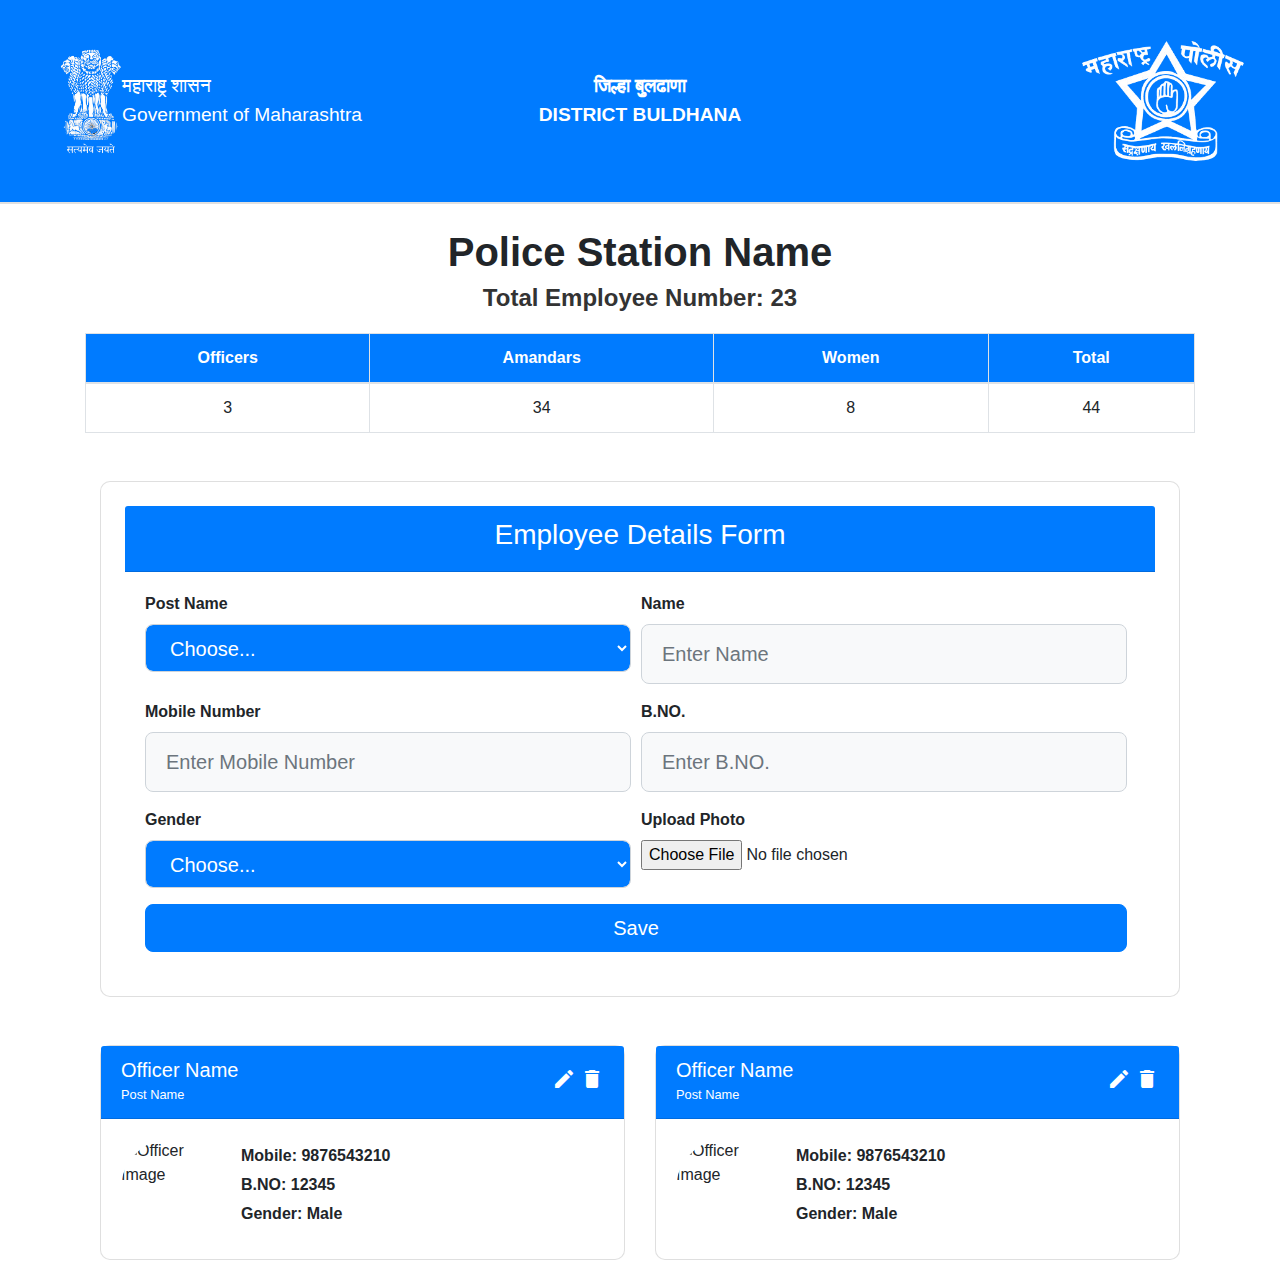
==== Amdapur/dashbord.html @ 7f4062b6 "Add files via upload" ====
<!DOCTYPE html>
<html lang="en">
  <head>
    <meta charset="UTF-8" />
    <meta name="viewport" content="width=device-width, initial-scale=1.0" />
    <title>Police Station Info</title>
    <link rel="stylesheet" href="./header.css" />
    <!-- Bootstrap 4 CDN -->
    <link
      href="https://stackpath.bootstrapcdn.com/bootstrap/4.1.3/css/bootstrap.min.css"
      rel="stylesheet"
    />

    <!-- Google Icons CDN -->
    <link
      href="https://fonts.googleapis.com/icon?family=Material+Icons"
      rel="stylesheet"
    />

    <style>
      /* Custom styling */
      .header-container {
        position: relative;
        padding: 20px;
      }

      .header-title {
        font-size: 1.2rem;
      }

      h1,
      h4 {
        text-align: center;
        font-weight: bold;
      }

      .subheading {
        margin-bottom: 20px;
        color: #333;
      }

      .custom-table th,
      .custom-table td {
        text-align: center;
      }

      .form-control-lg {
        height: calc(1.5em + 1.75rem + 2px); /* Adjust height of the input fields */
        padding: 0.75rem 1.25rem;
        border-radius: 0.5rem;
      }

      .card {
        border-radius: 10px;
      }

      .card-header h5 {
        margin: 0;
      }

      .card-header small {
        font-weight: normal;
      }

      .card-body {
        display: flex;
      }

      .card-body img {
        margin-right: 20px;
      }
      .form-row{
        width: 62rem !important;
      }

      @media only screen and (max-width: 600px) {
        .form-row{
        width: 21rem !important;
      }
        }

      .card-body p {
        margin: 5px 0;
        font-weight: bold;
      }

      .btn-primary {
        background-color: #007bff;
        border-color: #007bff;
        border-radius: 0.5rem;
      }

      .btn-primary:hover {
        background-color: #0056b3;
        border-color: #004085;
      }
    </style>
  </head>

  <body>
    <!-- Header Section -->
    <header class="header-container bg-primary">
      <div class="container-fluid p-3">
        <div class="row align-items-center">
          <!-- Left side: Government logo and title -->
          <div class="col-md-4 d-flex align-items-center left">
            <img src="../img/gov_logo.png" alt="Govt Logo" class="govt-logo" />
            <div>
              <div class="header-title text-white">महाराष्ट्र शासन</div>
              <div class="header-title text-white">
                Government of Maharashtra
              </div>
            </div>
          </div>

          <!-- Center: District title -->
          <div class="col-md-4 text-center center">
            <div class="header-title font-weight-bold text-white">
              जिल्हा बुलढाणा
            </div>
            <div class="header-title font-weight-bold text-white">
              DISTRICT BULDHANA
            </div>
          </div>

          <!-- Right side: Icons and language option -->
          <div class="col-md-4 text-right right-icons right">
            <img
              src="../img/police_logo.png"
              alt="Govt Logo"
              class="police-logo ms-5"
            />
          </div>
        </div>
      </div>
    </header>

    <!-- Main Content -->
    <div class="container">
      <h1 class="mt-4">Police Station Name</h1>
      <h4 class="subheading">Total Employee Number: 23</h4>

      <!-- Table Section -->
      <div class="table-container">
        <table class="table table-bordered custom-table">
          <thead>
            <tr class="bg-primary text-white">
              <th>Officers</th>
              <th>Amandars</th>
              <th>Women</th>
              <th>Total</th>
            </tr>
          </thead>
          <tbody>
            <tr>
              <td>3</td>
              <td>34</td>
              <td>8</td>
              <td>44</td>
            </tr>
          </tbody>
        </table>
      </div>

      <!-- Form Section -->
      <div class="container mt-5">
        <div class="card p-4 shadow-sm">
          <div class="card-header bg-primary text-white text-center">
            <h3>Employee Details Form</h3>
          </div>
          <div class="card-body">
            <form>
              <div class="form-row">
                <div class="form-group col-md-6">
                  <label for="postName" class="font-weight-bold">Post Name</label>
                  <select
                    id="postName"
                    class="form-control form-control-lg bg-primary text-white"
                  >
                    <option selected>Choose...</option>
                    <option>Officer</option>
                    <option>Amandar</option>
                  </select>
                </div>

                <div class="form-group col-md-6">
                  <label for="name" class="font-weight-bold">Name</label>
                  <input
                    type="text"
                    class="form-control form-control-lg bg-light"
                    id="name"
                    placeholder="Enter Name"
                  />
                </div>
              </div>

              <div class="form-row">
                <div class="form-group col-md-6">
                  <label for="mobileNumber" class="font-weight-bold"
                    >Mobile Number</label
                  >
                  <input
                    type="text"
                    class="form-control form-control-lg bg-light"
                    id="mobileNumber"
                    placeholder="Enter Mobile Number"
                  />
                </div>

                <div class="form-group col-md-6">
                  <label for="bno" class="font-weight-bold">B.NO.</label>
                  <input
                    type="text"
                    class="form-control form-control-lg bg-light"
                    id="bno"
                    placeholder="Enter B.NO."
                  />
                </div>
              </div>

              <div class="form-row">
                <div class="form-group col-md-6">
                  <label for="gender" class="font-weight-bold">Gender</label>
                  <select
                    id="gender"
                    class="form-control form-control-lg bg-primary text-white"
                  >
                    <option selected>Choose...</option>
                    <option>Male</option>
                    <option>Female</option>
                  </select>
                </div>

                <div class="form-group col-md-6">
                  <label for="photo" class="font-weight-bold">Upload Photo</label>
                  <input type="file" class="form-control-file" id="photo" />
                </div>
              </div>

              <button type="submit" class="btn btn-lg btn-primary btn-block">
                Save
              </button>
            </form>
          </div>
        </div>
      </div>

      <!-- Card Section -->
      <div class="container mt-5">
        <div class="row">
          <div class="col-md-6 mb-3">
            <div class="card shadow-sm">
              <div
                class="card-header d-flex justify-content-between align-items-center bg-primary text-white"
              >
                <div>
                  <h5 class="mb-0">Officer Name</h5>
                  <small>Post Name</small>
                </div>
                <div>
                  <span class="material-icons" style="cursor: pointer"
                    >edit</span
                  >
                  <span class="material-icons" style="cursor: pointer"
                    >delete</span
                  >
                </div>
              </div>
              <div class="card-body d-flex">
                <img
                  src="https://e7.pngegg.com/pngimages/10/942/png-clipart-computer-icons-government-miscellaneous-police-officer-thumbnail.png"
                  alt="Officer Image"
                  class="img-fluid rounded-circle"
                  style="width: 100px; height: 100px"
                />
                <div>
                  <p><strong>Mobile:</strong> 9876543210</p>
                  <p><strong>B.NO:</strong> 12345</p>
                  <p><strong>Gender:</strong> Male</p>
                </div>
              </div>
            </div>
          </div>

          <!-- Second Card -->
          <div class="col-md-6 mb-3">
            <div class="card shadow-sm">
              <div
                class="card-header d-flex justify-content-between align-items-center bg-primary text-white"
              >
                <div>
                  <h5 class="mb-0">Officer Name</h5>
                  <small>Post Name</small>
                </div>
                <div>
                  <span class="material-icons" style="cursor: pointer"
                    >edit</span
                  >
                  <span class="material-icons" style="cursor: pointer"
                    >delete</span
                  >
                </div>
              </div>
              <div class="card-body d-flex">
                <img
                  src="https://e7.pngegg.com/pngimages/10/942/png-clipart-computer-icons-government-miscellaneous-police-officer-thumbnail.png"
                  alt="Officer Image"
                  class="img-fluid rounded-circle"
                  style="width: 100px; height: 100px"
                />
                <div>
                  <p><strong>Mobile:</strong> 9876543210</p>
                  <p><strong>B.NO:</strong> 12345</p>
                  <p><strong>Gender:</strong> Male</p>
                </div>
              </div>
            </div>
          </div>
        </div>
      </div>
    </div>

    <!-- Bootstrap JS, Popper.js, and jQuery -->
    <script
      src="https://code.jquery.com/jquery-3.3.1.slim.min.js"
      integrity="sha384-q8i/X+965DzO0rT7abK41JStQIAqVgRVzpbzo5smXKp4YfRvH+8abtTE1Pi6jizo"
      crossorigin="anonymous"
    ></script>
    <script
      src="https://cdn.jsdelivr.net/npm/popper.js@1.14.3/dist/umd/popper.min.js"
      integrity="sha384-ZMP7rVo3mIykV+K+2bP9hFhCUa8rQvT9ub5lDQL1qTcIiS5d2Q73D+QG2tZnnGm9"
      crossorigin="anonymous"
    ></script>
    <script
      src="https://stackpath.bootstrapcdn.com/bootstrap/4.1.3/js/bootstrap.min.js"
      integrity="sha384-ChfqqxuZUCnJSK3+MXmPNIyE6ZbWh2IMqE241rYiqJxyMiZ6OW/JmZQ5stwEULTy"
      crossorigin="anonymous"
    ></script>
  </body>
</html>
---- Amdapur/header.css ----
/* Main header styles */
  .header-container {
    background-color: rgba(0, 0, 128, 0.7);
    border-bottom: 2px solid #e0e0e0;
    position: fixed;
    width: 100%;

}

.govt-logo {
    height: 130px;
    padding-left: 20px;
}
.police-logo {
    height: 120px;
    padding-left: 100px;
}

.site-logo {
    height: 40px;
}

.header-title {
    font-size: 18px;
    color: #000;
}

.nav-link {
    color: #000;
    font-weight: bold;
}

.right-icons .material-icons {
    font-size: 24px;
    margin-right: 10px;
    cursor: pointer;
}

.right-icons a {
    color: #000;
}
@media only screen and (max-width: 600px) {
    .left,.right{
        display: none !important;
    }
}
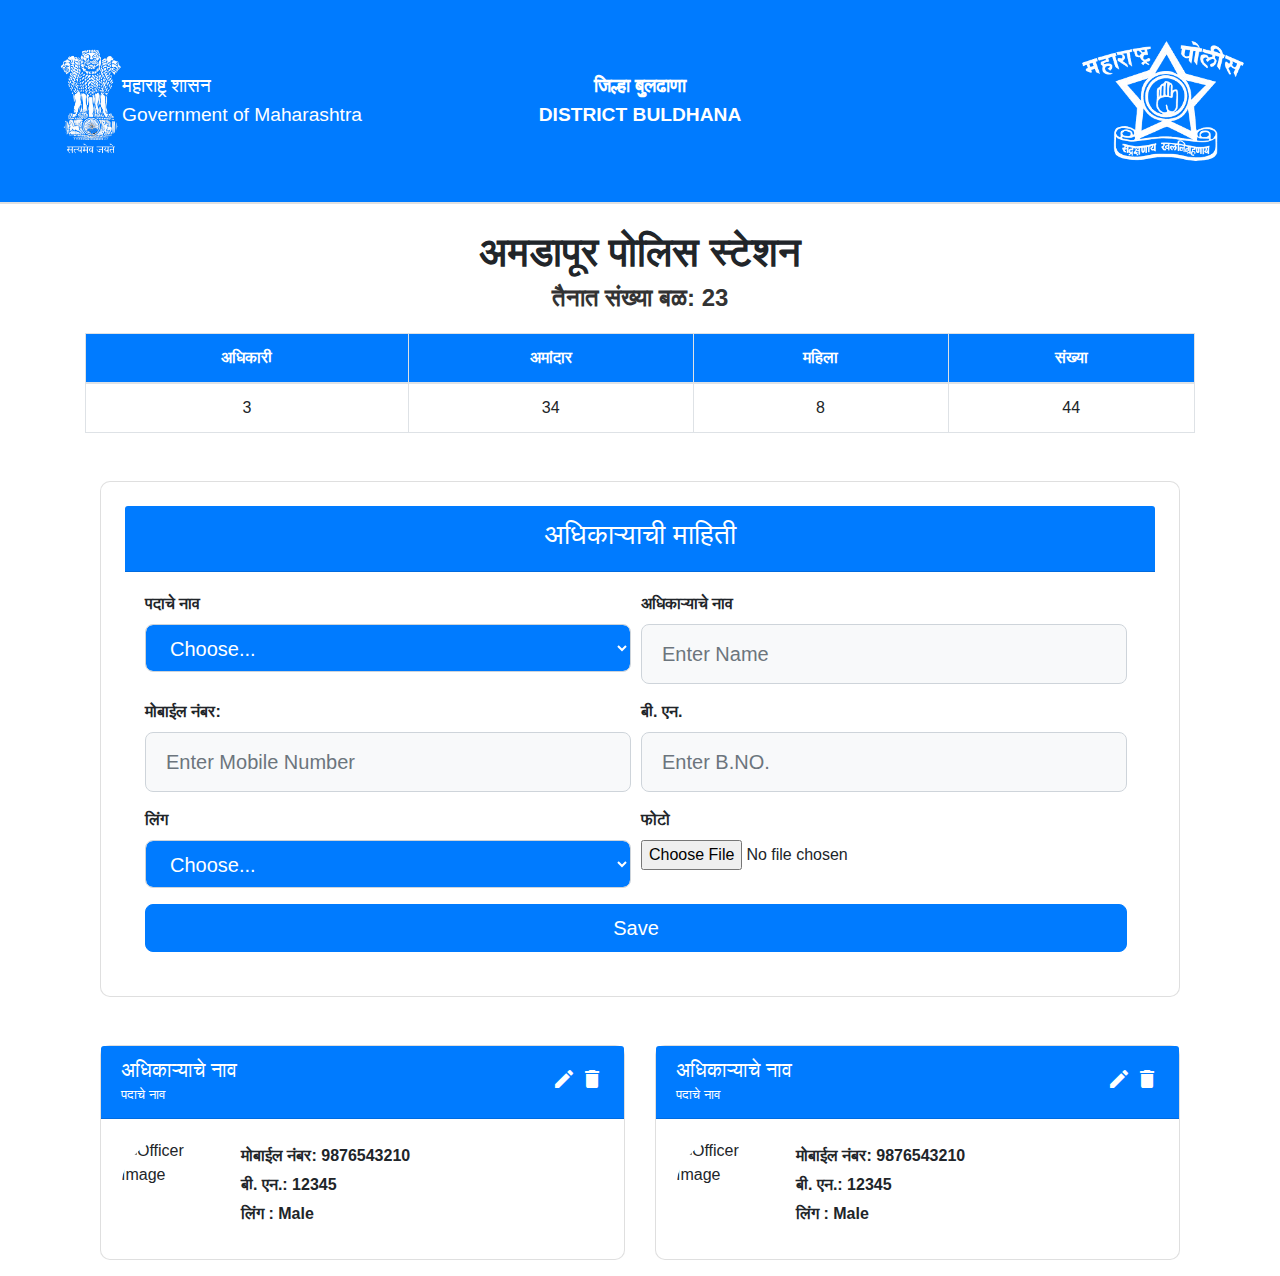
==== commit 7f09a8c6: "Add files via upload" ====
--- a/Amdapur/dashbord.html
+++ b/Amdapur/dashbord.html
@@ -137,18 +137,18 @@
 
     <!-- Main Content -->
     <div class="container">
-      <h1 class="mt-4">Police Station Name</h1>
-      <h4 class="subheading">Total Employee Number: 23</h4>
+      <h1 class="mt-4">अमडापूर पोलिस  स्टेशन </h1>
+      <h4 class="subheading">तैनात संख्या बळ: 23</h4>
 
       <!-- Table Section -->
       <div class="table-container">
         <table class="table table-bordered custom-table">
           <thead>
             <tr class="bg-primary text-white">
-              <th>Officers</th>
-              <th>Amandars</th>
-              <th>Women</th>
-              <th>Total</th>
+              <th>अधिकारी </th>
+              <th>अमांदार</th>
+              <th>महिला </th>
+              <th>संख्या </th>
             </tr>
           </thead>
           <tbody>
@@ -166,25 +166,25 @@
       <div class="container mt-5">
         <div class="card p-4 shadow-sm">
           <div class="card-header bg-primary text-white text-center">
-            <h3>Employee Details Form</h3>
+            <h3>अधिकाऱ्याची माहिती </h3>
           </div>
           <div class="card-body">
             <form>
               <div class="form-row">
                 <div class="form-group col-md-6">
-                  <label for="postName" class="font-weight-bold">Post Name</label>
+                  <label for="postName" class="font-weight-bold">पदाचे नाव</label>
                   <select
                     id="postName"
                     class="form-control form-control-lg bg-primary text-white"
                   >
                     <option selected>Choose...</option>
-                    <option>Officer</option>
-                    <option>Amandar</option>
+                    <option>अधिकारी</option>
+                    <option>अमांदार</option>
                   </select>
                 </div>
 
                 <div class="form-group col-md-6">
-                  <label for="name" class="font-weight-bold">Name</label>
+                  <label for="name" class="font-weight-bold">अधिकाऱ्याचे नाव</label>
                   <input
                     type="text"
                     class="form-control form-control-lg bg-light"
@@ -197,7 +197,7 @@
               <div class="form-row">
                 <div class="form-group col-md-6">
                   <label for="mobileNumber" class="font-weight-bold"
-                    >Mobile Number</label
+                    >मोबाईल नंबर:</label
                   >
                   <input
                     type="text"
@@ -208,7 +208,7 @@
                 </div>
 
                 <div class="form-group col-md-6">
-                  <label for="bno" class="font-weight-bold">B.NO.</label>
+                  <label for="bno" class="font-weight-bold">बी. एन.</label>
                   <input
                     type="text"
                     class="form-control form-control-lg bg-light"
@@ -220,7 +220,7 @@
 
               <div class="form-row">
                 <div class="form-group col-md-6">
-                  <label for="gender" class="font-weight-bold">Gender</label>
+                  <label for="gender" class="font-weight-bold">लिंग </label>
                   <select
                     id="gender"
                     class="form-control form-control-lg bg-primary text-white"
@@ -232,7 +232,7 @@
                 </div>
 
                 <div class="form-group col-md-6">
-                  <label for="photo" class="font-weight-bold">Upload Photo</label>
+                  <label for="photo" class="font-weight-bold">फोटो </label>
                   <input type="file" class="form-control-file" id="photo" />
                 </div>
               </div>
@@ -254,8 +254,8 @@
                 class="card-header d-flex justify-content-between align-items-center bg-primary text-white"
               >
                 <div>
-                  <h5 class="mb-0">Officer Name</h5>
-                  <small>Post Name</small>
+                  <h5 class="mb-0">अधिकाऱ्याचे नाव</h5>
+                  <small>पदाचे नाव </small>
                 </div>
                 <div>
                   <span class="material-icons" style="cursor: pointer"
@@ -274,9 +274,9 @@
                   style="width: 100px; height: 100px"
                 />
                 <div>
-                  <p><strong>Mobile:</strong> 9876543210</p>
-                  <p><strong>B.NO:</strong> 12345</p>
-                  <p><strong>Gender:</strong> Male</p>
+                  <p><strong>मोबाईल नंबर:</strong> 9876543210</p>
+                  <p><strong>बी. एन.:</strong> 12345</p>
+                  <p><strong>लिंग :</strong> Male</p>
                 </div>
               </div>
             </div>
@@ -289,8 +289,8 @@
                 class="card-header d-flex justify-content-between align-items-center bg-primary text-white"
               >
                 <div>
-                  <h5 class="mb-0">Officer Name</h5>
-                  <small>Post Name</small>
+                  <h5 class="mb-0">अधिकाऱ्याचे नाव</h5>
+                  <small>पदाचे नाव </small>
                 </div>
                 <div>
                   <span class="material-icons" style="cursor: pointer"
@@ -309,9 +309,9 @@
                   style="width: 100px; height: 100px"
                 />
                 <div>
-                  <p><strong>Mobile:</strong> 9876543210</p>
-                  <p><strong>B.NO:</strong> 12345</p>
-                  <p><strong>Gender:</strong> Male</p>
+                  <p><strong>मोबाईल नंबर:</strong> 9876543210</p>
+                  <p><strong>बी. एन.:</strong> 12345</p>
+                  <p><strong>लिंग :</strong> Male</p>
                 </div>
               </div>
             </div>
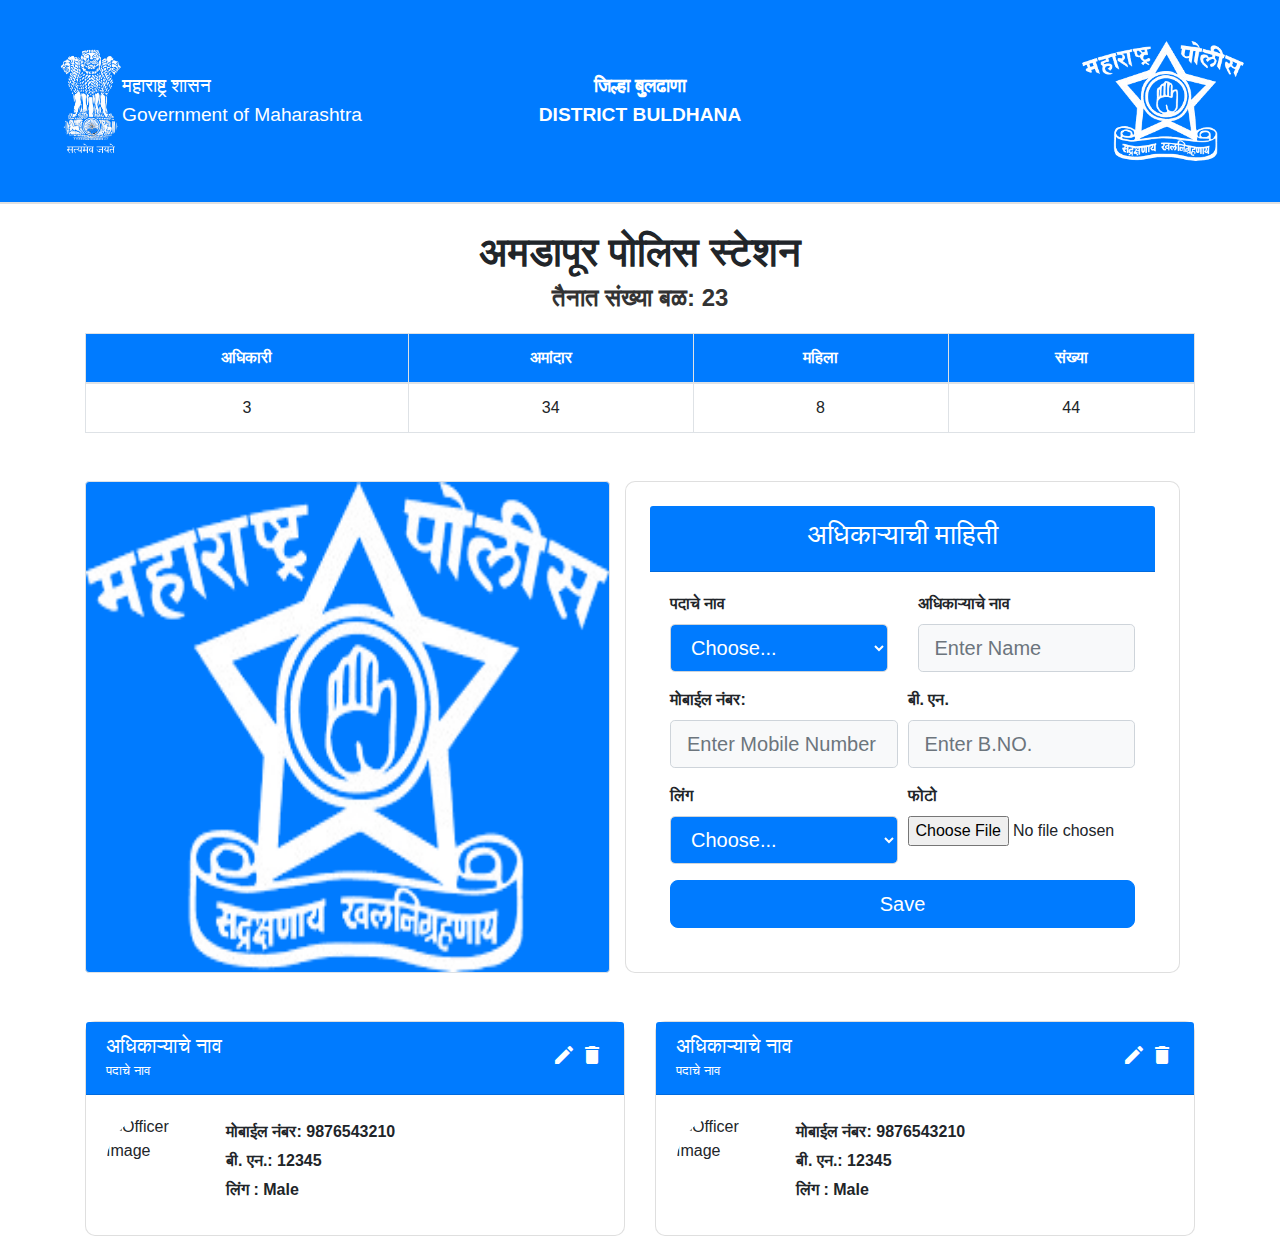
==== commit 417bdec2: "Update dashbord.html" ====
--- a/Amdapur/dashbord.html
+++ b/Amdapur/dashbord.html
@@ -44,11 +44,6 @@
         text-align: center;
       }
 
-      .form-control-lg {
-        height: calc(1.5em + 1.75rem + 2px); /* Adjust height of the input fields */
-        padding: 0.75rem 1.25rem;
-        border-radius: 0.5rem;
-      }
 
       .card {
         border-radius: 10px;
@@ -69,14 +64,23 @@
       .card-body img {
         margin-right: 20px;
       }
-      .form-row{
-        width: 62rem !important;
-      }
-
+      .card-form{
+        width: 8;
+      }
+      
+      .left_img{
+        width: 100%;
+        height: 100%;
+      }
       @media only screen and (max-width: 600px) {
-        .form-row{
-        width: 21rem !important;
-      }
+            .img-section {
+                display: none !important;
+        }
+    }
+    @media only screen and (max-width: 600px) {
+            .left,.right{
+                display: none !important;
+            }
         }
 
       .card-body p {
@@ -162,15 +166,20 @@
         </table>
       </div>
 
+   </div>
       <!-- Form Section -->
-      <div class="container mt-5">
-        <div class="card p-4 shadow-sm">
+      <div class="container mt-5 ">
+        <div class="row w-100">
+            <div class="col-md-6 img-section">
+                <img src="../img/police_logo.png" alt="" class=" left_img border rounded bg-primary">
+            </div>
+        <div class="card card-form col-md-6 p-4 shadow-sm form-section">
           <div class="card-header bg-primary text-white text-center">
             <h3>अधिकाऱ्याची माहिती </h3>
           </div>
           <div class="card-body">
             <form>
-              <div class="form-row">
+              <div class="row">
                 <div class="form-group col-md-6">
                   <label for="postName" class="font-weight-bold">पदाचे नाव</label>
                   <select
@@ -243,6 +252,7 @@
             </form>
           </div>
         </div>
+    </div>
       </div>
 
       <!-- Card Section -->
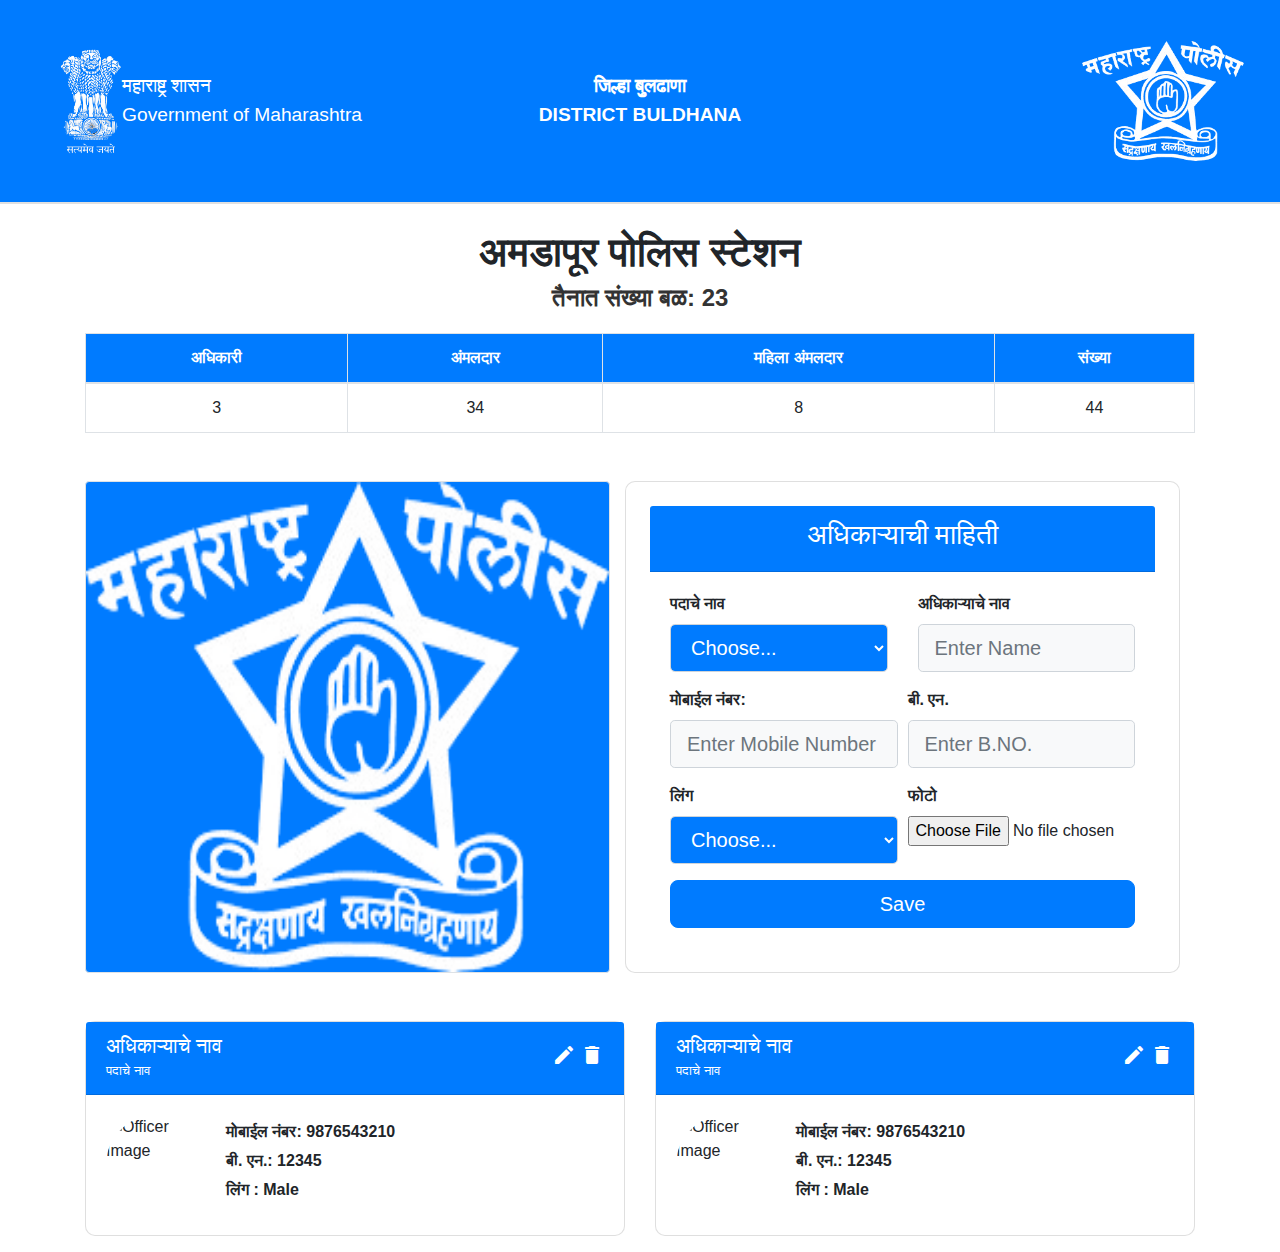
==== commit 2d4959f1: "Update dashbord.html" ====
--- a/Amdapur/dashbord.html
+++ b/Amdapur/dashbord.html
@@ -47,7 +47,10 @@
 
       .card {
         border-radius: 10px;
-      }
+        /* margin-right: 5rem !important; */
+      }
+
+      
 
       .card-header h5 {
         margin: 0;
@@ -76,6 +79,10 @@
             .img-section {
                 display: none !important;
         }
+        .form-section {
+        /* border-radius: 10px; */
+        margin-left: 2rem !important;
+      }
     }
     @media only screen and (max-width: 600px) {
             .left,.right{
@@ -150,8 +157,8 @@
           <thead>
             <tr class="bg-primary text-white">
               <th>अधिकारी </th>
-              <th>अमांदार</th>
-              <th>महिला </th>
+              <th>अंमलदार</th>
+              <th>महिला अंमलदार </th>
               <th>संख्या </th>
             </tr>
           </thead>
@@ -168,93 +175,82 @@
 
    </div>
       <!-- Form Section -->
-      <div class="container mt-5 ">
+      <div class="container mt-5">
         <div class="row w-100">
             <div class="col-md-6 img-section">
-                <img src="../img/police_logo.png" alt="" class=" left_img border rounded bg-primary">
-            </div>
-        <div class="card card-form col-md-6 p-4 shadow-sm form-section">
-          <div class="card-header bg-primary text-white text-center">
-            <h3>अधिकाऱ्याची माहिती </h3>
-          </div>
-          <div class="card-body">
-            <form>
-              <div class="row">
-                <div class="form-group col-md-6">
-                  <label for="postName" class="font-weight-bold">पदाचे नाव</label>
-                  <select
-                    id="postName"
-                    class="form-control form-control-lg bg-primary text-white"
-                  >
-                    <option selected>Choose...</option>
-                    <option>अधिकारी</option>
-                    <option>अमांदार</option>
-                  </select>
-                </div>
-
-                <div class="form-group col-md-6">
-                  <label for="name" class="font-weight-bold">अधिकाऱ्याचे नाव</label>
-                  <input
-                    type="text"
-                    class="form-control form-control-lg bg-light"
-                    id="name"
-                    placeholder="Enter Name"
-                  />
-                </div>
-              </div>
-
-              <div class="form-row">
-                <div class="form-group col-md-6">
-                  <label for="mobileNumber" class="font-weight-bold"
-                    >मोबाईल नंबर:</label
-                  >
-                  <input
-                    type="text"
-                    class="form-control form-control-lg bg-light"
-                    id="mobileNumber"
-                    placeholder="Enter Mobile Number"
-                  />
-                </div>
-
-                <div class="form-group col-md-6">
-                  <label for="bno" class="font-weight-bold">बी. एन.</label>
-                  <input
-                    type="text"
-                    class="form-control form-control-lg bg-light"
-                    id="bno"
-                    placeholder="Enter B.NO."
-                  />
-                </div>
-              </div>
-
-              <div class="form-row">
-                <div class="form-group col-md-6">
-                  <label for="gender" class="font-weight-bold">लिंग </label>
-                  <select
-                    id="gender"
-                    class="form-control form-control-lg bg-primary text-white"
-                  >
-                    <option selected>Choose...</option>
-                    <option>Male</option>
-                    <option>Female</option>
-                  </select>
-                </div>
-
-                <div class="form-group col-md-6">
-                  <label for="photo" class="font-weight-bold">फोटो </label>
-                  <input type="file" class="form-control-file" id="photo" />
-                </div>
-              </div>
-
-              <button type="submit" class="btn btn-lg btn-primary btn-block">
-                Save
-              </button>
-            </form>
-          </div>
+                <img src="../img/police_logo.png" alt="" class="left_img border rounded bg-primary">
+            </div>
+            <div class="card card-form col-md-6 p-4 shadow-sm form-section">
+                <div class="card-header bg-primary text-white text-center">
+                    <h3 id="policeStationName">अधिकाऱ्याची माहिती </h3>
+                </div>
+                <div class="card-body">
+                    <form id="officerForm" method="POST" action="./savedata.php " enctype="multipart/form-data">
+                        <div class="row">
+                            <div class="form-group col-md-6">
+                                <label for="postName" class="font-weight-bold">पदाचे नाव</label>
+                                <select id="postName" class="form-control form-control-lg bg-primary text-white" name="postName">
+                                    <option selected>Choose...</option>
+                                    <option>अपर पोलीस अधिक्षक </option>
+                                    <option>उप-अधिक्षक </option>
+                                    <option>पोलीस निरीक्षक </option>
+                                    <option>सपोनि </option>
+                                    <option>पोउपनि  </option>
+                                    <option>पोलीस अंमलदार  </option>
+                                    <option>महिला पोलीस अंमलदार  </option>
+                                    <option>होमगार्ड </option>
+                                </select>
+                            </div>
+                            <div class="form-group col-md-6">
+                                <label for="name" class="font-weight-bold">अधिकाऱ्याचे नाव</label>
+                                <input type="text" class="form-control form-control-lg bg-light" id="name" name="name" placeholder="Enter Name">
+                            </div>
+                        </div>
+                        <div class="form-row">
+                            <div class="form-group col-md-6">
+                                <label for="mobileNumber" class="font-weight-bold">मोबाईल नंबर:</label>
+                                <input type="text" class="form-control form-control-lg bg-light" id="mobileNumber" name="mobileNumber" placeholder="Enter Mobile Number">
+                            </div>
+                            <div class="form-group col-md-6">
+                                <label for="bno" class="font-weight-bold">बी. एन.</label>
+                                <input type="text" class="form-control form-control-lg bg-light" id="bno" name="bno" placeholder="Enter B.NO.">
+                            </div>
+                        </div>
+                        <div class="form-row">
+                            <div class="form-group col-md-6">
+                                <label for="gender" class="font-weight-bold">लिंग </label>
+                                <select id="gender" class="form-control form-control-lg bg-primary text-white" name="gender">
+                                    <option selected>Choose...</option>
+                                    <option>Male</option>
+                                    <option>Female</option>
+                                </select>
+                            </div>
+                            <div class="form-group col-md-6">
+                                <label for="photo" class="font-weight-bold">फोटो </label>
+                                <input type="file" class="form-control-file" id="photo" name="photo">
+                            </div>
+                        </div>
+    
+                        <!-- Hidden input to hold police station name -->
+                        <input type="hidden" id="policeStation" name="police_station">
+    
+                        <button type="submit" class="btn btn-lg btn-primary btn-block">Save</button>
+                    </form>
+                </div>
+            </div>
         </div>
     </div>
-      </div>
-
+      <!-- Form Section SCRIPT -->
+    
+    <script>
+        document.getElementById("officerForm").addEventListener("submit", function() {
+            // Get the text of the heading
+            var policeStationName = document.getElementById("policeStationName").innerText;
+            
+            // Set the hidden input's value
+            document.getElementById("policeStation").value = policeStationName;
+        });
+</script>
       <!-- Card Section -->
       <div class="container mt-5">
         <div class="row">
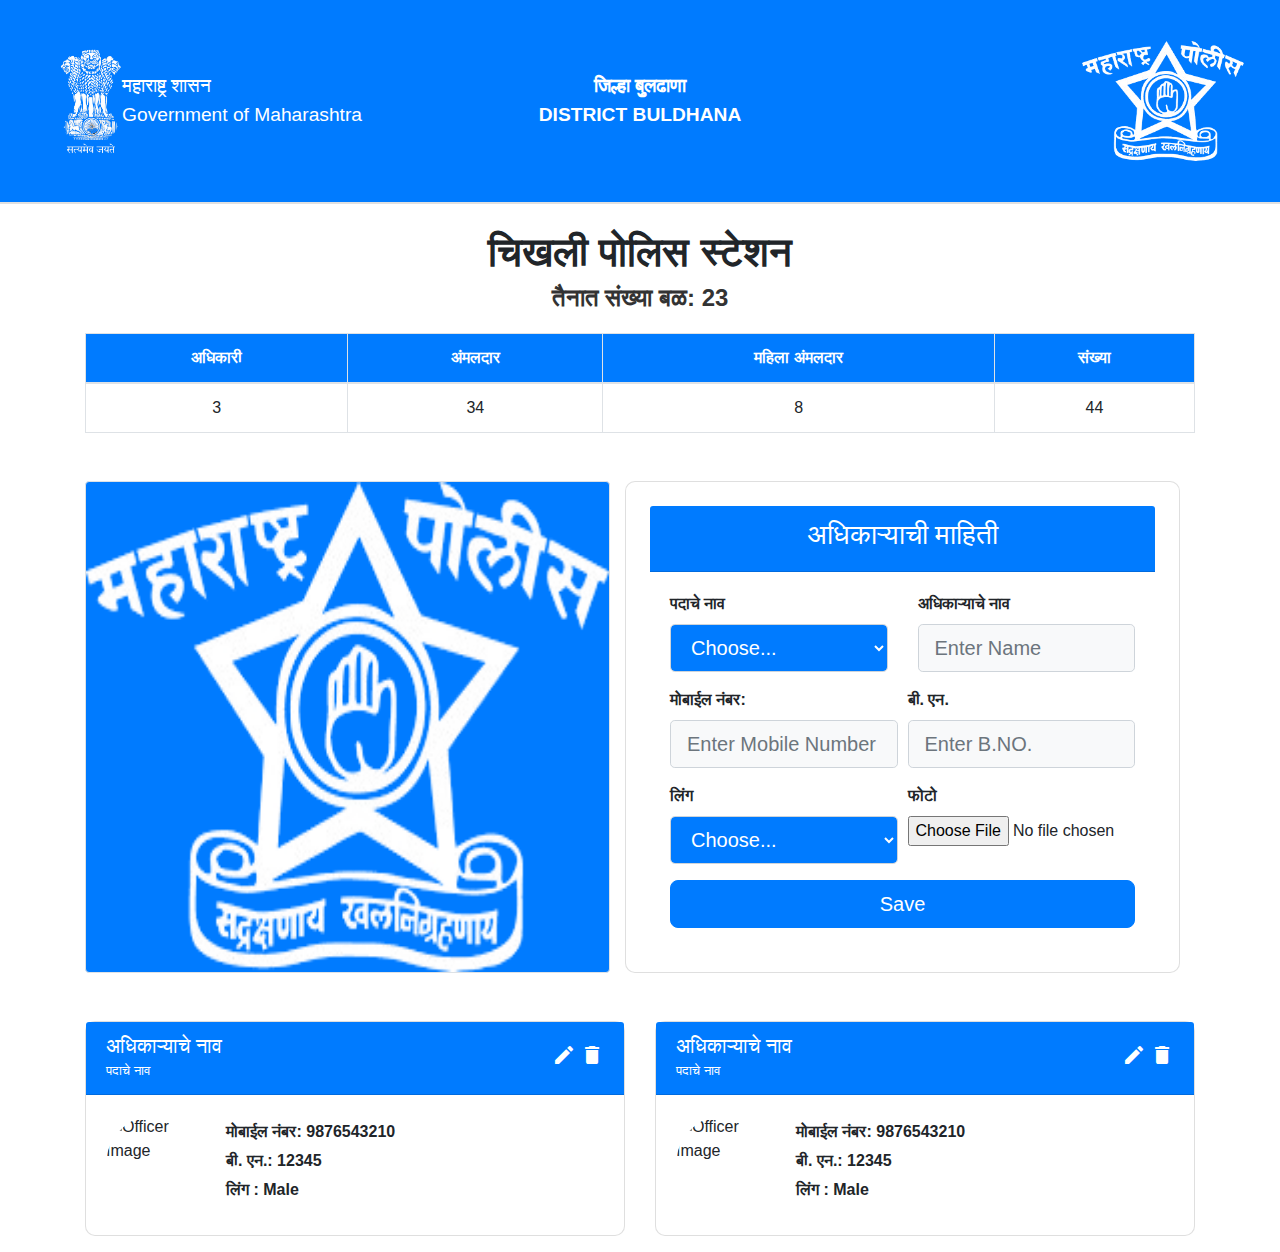
==== commit 17ddb015: "Update dashbord.html" ====
--- a/Amdapur/dashbord.html
+++ b/Amdapur/dashbord.html
@@ -148,7 +148,7 @@
 
     <!-- Main Content -->
     <div class="container">
-      <h1 class="mt-4">अमडापूर पोलिस  स्टेशन </h1>
+      <h1 class="mt-4">चिखली पोलिस  स्टेशन </h1>
       <h4 class="subheading">तैनात संख्या बळ: 23</h4>
 
       <!-- Table Section -->
